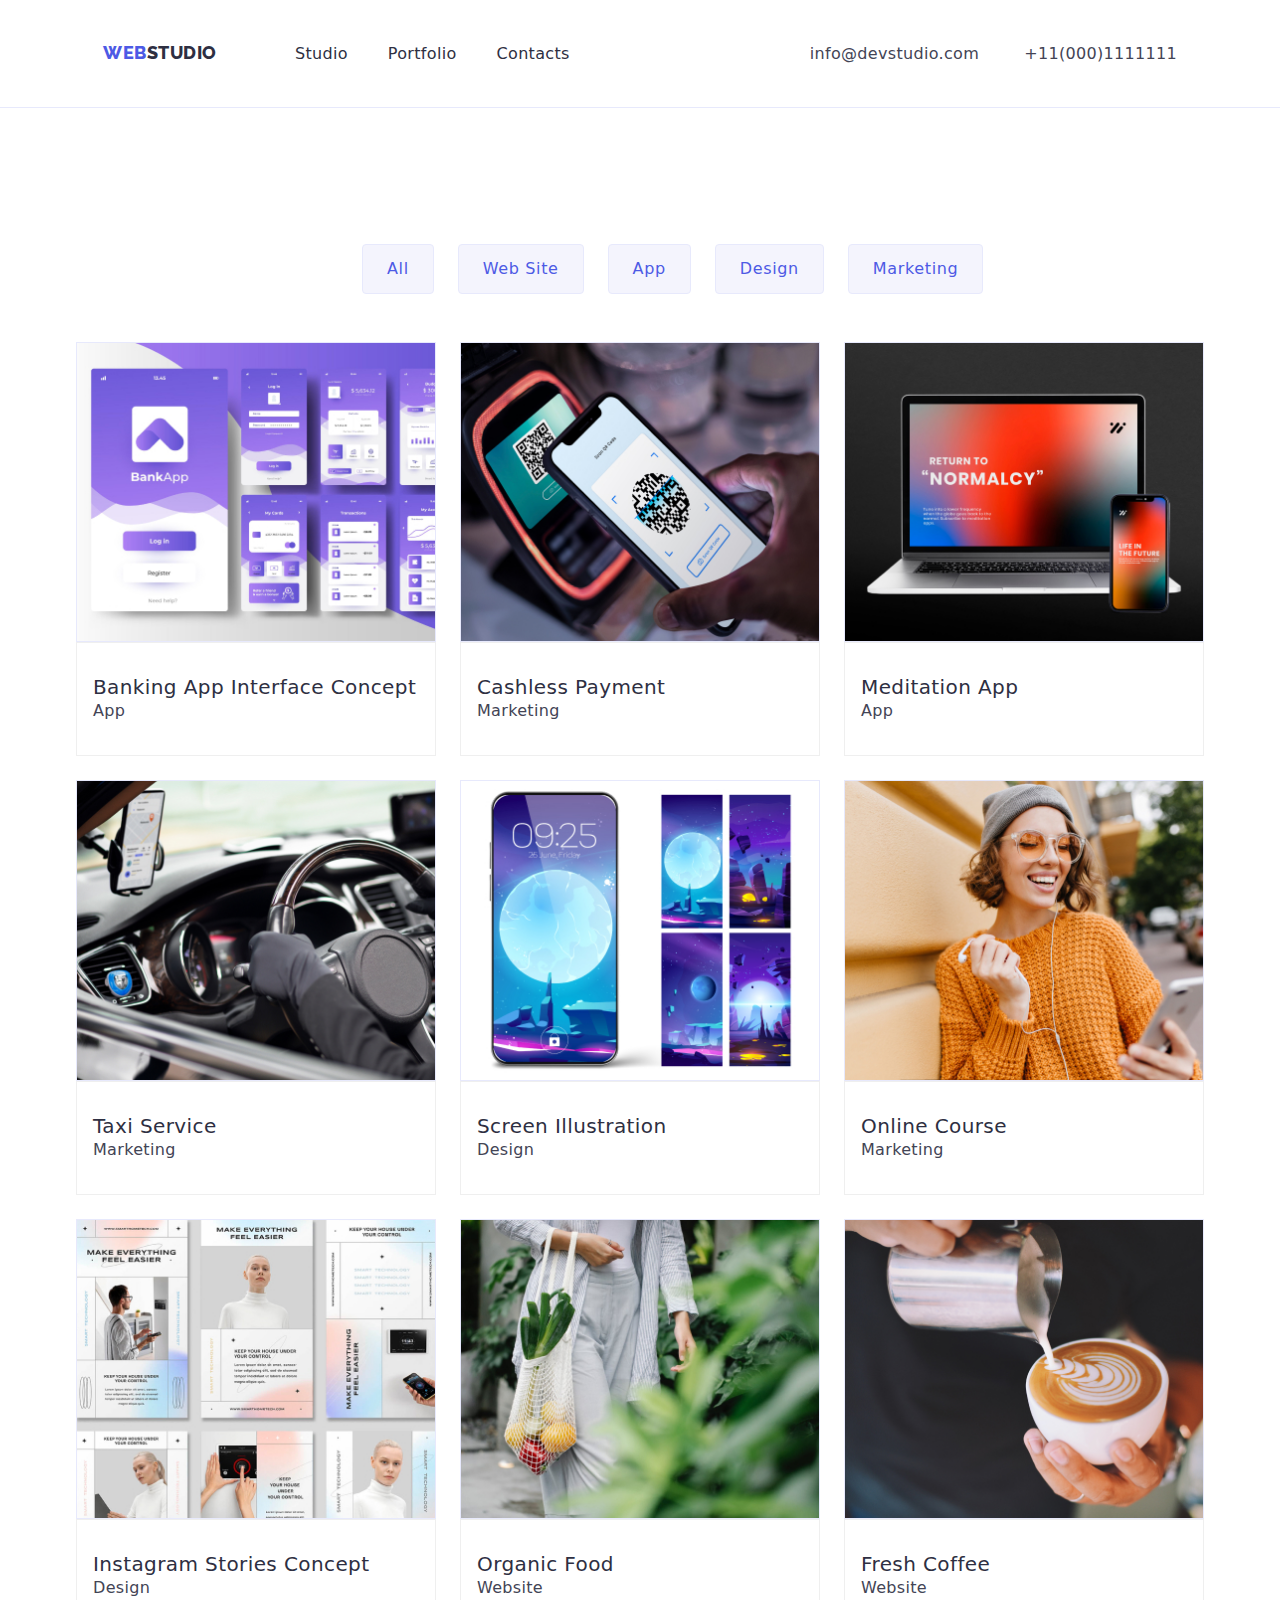
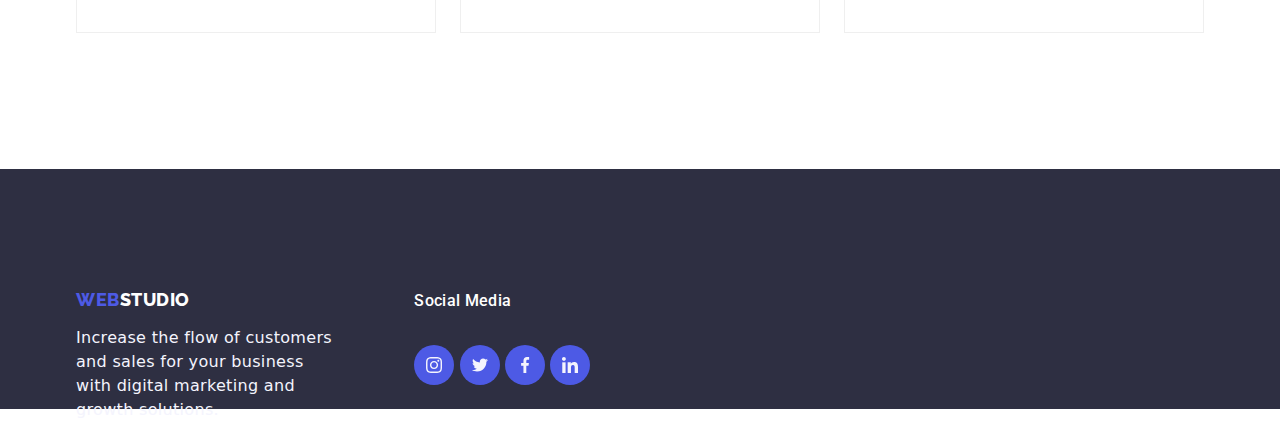
==== portfolio.html @ 9f5e8527 "Initial commit" ====
<!doctype html>
<html lang="en">

<head>
    <meta charset="UTF-8">
    <meta name="viewport" content="width=device-width, initial-scale=1.0">
    <title>Web Studio</title>
    <link rel="stylesheet" href="./css/styles.css">
    <link rel="preconnect" href="https://fonts.googleapis.com">
    <link rel="preconnect" href="https://fonts.gstatic.com" crossorigin>
    <link href="https://fonts.googleapis.com/css2?family=Raleway:wght@800&family=Roboto:wght@400;500;700;900&display=swap"
        rel="stylesheet">
    <link href="https://cdnjs.cloudflare.com/ajax/libs/modern-normalize/1.0.0/modern-normalize.min.css" rel="stylesheet">
</head>

<body>
    <header class="studioheader">
        <div class="section-container">
            <nav class="navheader">
                <a href="index.html" class="navstudio"><span class="web">WEB</span>STUDIO</a>
                <ul class="navul">
                    <li class="list"><a href="index.html" class="aheader">Studio</a></li>
                    <li class="list"><a href="portfolio.html" class="aheader">Portfolio</a></li>
                    <li class="list"><a href="Contacts" class="aheader">Contacts</a></li>
                </ul>
                <address class="headeradd">
                    <a href="mailto:info@devstudio.com" class="addheader">info@devstudio.com</a>
                    <a href="tel:+110001111111" class="addheader">+11(000)1111111</a>
                </address>
            </nav>
        </div>
    </header>
    <main>
        <section class="section">
        <div class="section-button">
            <div class="section-container">
            <ul>
                <li class="list"><button class="port-button" type="button">All</button></li>
                <li class="list"><button class="port-button" type="button">Web Site</button></li>
                <li class="list"><button class="port-button"type="button">App</button></li>
                <li class="list"><button class="port-button" type="button">Design</button></li>
                <li class="list"><button class="port-button" type="button">Marketing</button></li>
            </ul>
             </div>
        </div>
            <div class="section-container">
            <ul class="portsection-ul">
                <li class="list">
                    <img src="./images/banking.jpg" alt="Bank App Image" width="360" height="300">
                    <div class="portcontent">
                    <h3>Banking App Interface Concept</h3>
                    <p>App</p>
                    </div>
                </li>
                <li class="list">
                    <img src="./images/Project2.jpg" alt="QR code scanning" width="360" height="300">
                    <div class="portcontent">
                    <h3>Cashless Payment</h3>
                    <p>Marketing</p>
                    </div>
                </li>
                <li class="list">
                    <img src="./images/Project3.jpg" alt="Laptop and Cellphone Image" width="360" height="300">
                    <div class="portcontent">
                    <h3>Meditation App</h3>
                    <p>App</p>
                    </div>
                </li>
                <li class="list">
                    <img src="./images/imgdriving.jpg" alt="Driving" width="360" height="300">
                    <div class="portcontent">
                    <h3>Taxi Service</h3>
                    <p>Marketing</p>
                    </div>
                </li>
                <li class="list">
                    <img src="./images/imgscreenphone.jpg" alt="Cellphone Screen" width="360" height="300">
                    <div class="portcontent">
                    <h3>Screen Illustration</h3>
                    <p>Design</p>
                    </div>
                </li>
                <li class="list">
                    <img src="./images/imggirl.jpg" alt="Girl with Cellphone" width="360" height="300">
                    <div class="portcontent">
                    <h3>Online Course</h3>
                    <p>Marketing</p>
                    </div>
                </li>
                <li class="list">
                    <img src="./images/imginsta.jpg" alt="Stories and Concepts" width="360" height="300">
                    <div class="portcontent">
                    <h3>Instagram Stories Concept</h3>
                    <p>Design</p>
                    </div>
                </li>
                <li class="list">
                    <img src="./images/imgorganic.jpg" alt="Girl with Fruits" width="360" height="300">
                    <div class="portcontent">
                    <h3>Organic Food</h3>
                    <p>Website</p>
                    </div>
                </li>
                <li class="list">
                    <img src="./images/imgcoffee.jpg" alt="coffee" width="360" height="300">
                    <div class="portcontent">
                    <h3>Fresh Coffee</h3>
                    <p>Website</p>
                    </div>
                </li>
            </ul>
            </div>
        </section>

    </main>

        <footer class="mainfoot">
            <div class="section-container">
                <div class="footer">
                    <a href="index.html" class="footstudio"><span class="web">WEB</span>STUDIO</a>
                    <p>Increase the flow of customers and sales for your business with digital marketing and growth solutions.
                    </p>
                </div>
                <div class="footlink">
                    <h3>Social Media</h3>
                    <ul class="sociallink">
                        <li class="list"><a href="#" class="teamlinks"><img src="images/icons/instagram 2.svg"
                                    alt="instagram"></a></li>
                        <li class="list"><a href="#" class="teamlinks"><img src="images/icons/twitter 1.svg" alt="twitter"></a>
                        </li>
                        <li class="list"><a href="#" class="teamlinks"><img src="images/icons/facebook 1.svg"
                                    alt="facebook"></a></li>
                        <li class="list"><a href="#" class="teamlinks"><img src="images/icons/linkedin 1.svg"
                                    alt="linkedin"></a></li>
                    </ul>
                </div>
            </div>
        </footer>
</body>

</html>
---- css/styles.css ----
:root{
    --cornflower: #E7E9FC;
    --slate: #434455;
    --cloud: #F4f4fd;
    --iris: #4D5AE5;
    --bgnavyblue: #2e2f42;
    --colorwhite: #fff;
    --lightslate: #8E8F99;
    --ocean: #404BBF;
    --green: #31D0AA;
}
/* styles for resetting the top padding of elements */
h1,
h2,
h3,
h4,
h5,
h6,
p {
    margin: 0px;
}

.list {
    list-style: none;
    padding-left: 0;
    margin: 0;
}

.navstudio,
.web,
.aheader,
.addheader,
.footstudio {
    text-decoration: none;
}

img {
    display: block;
    max-width: 100%;
    height: auto;
}

address {
    font-style: inherit;
}


body { 
    font-family: 'Roboto', sans-serif;
    font-size: 16px;
    font-weight: 400;
    background-color: var(--primarybg,#FFF);
    color:var(--maincolor, #2e2f42);
}
h3{
    color: var(--maincolor);
    font-size: 20px;
    font-weight: 500;
    line-height: 1.2em;
    letter-spacing: 0.4px;
}
p{
    color: var(--slate);
    font-size: inherit;
    font-weight: inherit;
    line-height: 1.5em;
    letter-spacing: 0.32px;
}

.navstudio{
    color: var(--maincolor);
    width: 44px;
    font-family: 'Raleway';
    font-size: 18px;
    font-weight: 800;
    line-height: 1.16em;
    letter-spacing: 0.54px;
    text-transform: uppercase;
    padding-right: 76px;
    
   
}
.navheader .web {
    color: var(--iris);
   
}

.navheader .aheader {
    color: var(--maincolor);
    font-size: inherit;
    line-height: 1.5em;
    letter-spacing: 0.32px;
    font-weight: 500;
    font-weight: 500;
}


.addheader{
    color: var(--slate);
    font-size: inherit;
    line-height: 1.5em;
    letter-spacing: 0.32px;
    font-weight: 500;
    margin-left: 40px;
}

.studioheader {
    border-bottom: 1px solid var(--cornflower);   
}

.navheader {
    display: flex;
    justify-content: center;
    align-items: center;
    flex-shrink: 0;
    padding: 25.5px 0px;
    
  
}
.navul{
    display: flex;
    margin-right: 200px;
    margin-left: 76px;
    padding: 0px;
   
  
}
.navul .list{
    font-weight: 500;
    padding-left: 40px;
      
}


.aheader:hover,
.aheader:focus {
    color: var(--iris);   
}

.addheader:hover,
.addheader:focus{
    color: var(--iris);   
}

.navstudio:hover,
.navstudio:focus{
    color: var(--iris) ;
}
.section-container{
    width: 1158px;
    padding: 0px 15px;
    /* background-color: pink; */
    margin-left: auto;
    margin-right: auto;
}
.section {
    padding-top: 120px;
    padding-bottom: 120px;
}

/* Main hero section */
.studiohero {

margin:0 auto;
background-color: var(--bgnavyblue);
background-image:linear-gradient(rgba(45, 47, 66, 0.7), rgba(46, 47, 66, 0.7)), url("../images/herosection1.jpg");
max-width: 1440px;
background-size: cover;
background-position: center;
justify-content: center;
background-repeat: no-repeat;
padding-top: 188px;
padding-bottom: 188px;



}
.studiohero h1 {
    margin: 0px;
    display: block;
     width: 496px;
    color: var(--colorwhite);
    text-align: center;
    font-size: 56px;
    line-height: 1.07em;
    font-weight: 700;
    gap: 10px;
    letter-spacing: 1.12px;
    margin: 0px 331px 48px 331px ;
  
}
   
.studiohero .herobutton{
    display: block;
    align-items: center;
    font-family: inherit;
    width: 169px;
    padding: 16px 32px;
    gap: 10px;
    border-radius: 4px;
    background: var(--iris);
    box-shadow: 0px 4px 4px 0px rgba(0, 0, 0, 0.15);
    margin: 0px 495px 0px 496px;
    /* button text */
    color: var(--cloud);
    font-size: 16px;
    line-height: 1.5em;
    font-weight: 500;
}
.studiohero .herobutton:active,
.studiohero .herobutton:hover{
    border-radius: 4px;
    background-color: var(--ocean);
    box-shadow: 0px 3px 1px rgba(0, 0, 0, 0.1), 0px 2px 1px rgba(0, 0, 0, 0.88), 0px 2px 2px rgba(0, 0, 0, 0.12);
    cursor: pointer;
    transition: 0.5s;
    color: var(--colorwhite);  
}
.studiohero .herobutton:focus {
    background-color:var(--ocean);
    color: var(--colorwhite);
}

/* section 2 */



.studiofeature-ul{
    display: flex;
    flex-wrap: wrap;
    gap: 24px;
    padding: 0;
}

.studiofeature-ul .list{
    flex-basis: calc((100%-72px)/3);
}  

.studiofeature-ul .list img{
    align-items: center;
    justify-content: center;
    width: 264px;
    height: 112px;
    background-color: var(--cloud);
    padding-top: 24px;
    padding-bottom: 24px;
    margin-bottom: 8px;
    

}

.studiofeature-ul h3{
    width: 264px;
    margin-bottom: 8px;
   
}

.studiofeature-ul p{
    width: 264px;
   
}
/* main 3rd section */


.sectionstudio .section {
    padding-top: 0px;
}
.sectionstudio h2{
    text-align: center;
    font-size: 36px;
    font-style: normal;
    font-weight: 700;
    line-height: 1.11em;
    letter-spacing: 0.72px;
    text-transform: capitalize;
    margin-bottom: 72px;
}

.studioimage-ul {
    display: flex;
    flex-wrap: wrap;
    gap: 24px;
    padding: 0;

}

.studioimage-ul .list img{
    border: 1px solid var(--cornflower);
    background: url(<path-to-image>), lightgray -72.845px -19px / 144.444% 112.667% no-repeat;
    flex-basis: calc((100%-48px)/2);
    box-shadow: 1px 0px 10px 1px lightgray;
}


.studioimage-ul .list:hover{
    box-shadow: 1px 1px 5px 3px var(--ocean);
    cursor: pointer;
    cursor: pointer;
    transition: 0.5s;
}


/* main 4rth section */

.studioteam {
   
    background: var(--cloud);
    padding-bottom: 0px;
   

}

.studioteam h2 {
    text-align: center;
    font-size: 36px;
    font-style: normal;
    font-weight: 700;
    line-height: 1.11em;
    letter-spacing: 0.72px;
    text-transform: capitalize;
    margin-bottom: 72px;
   
}

.studioteam-ul  {
    display: flex;
    flex-wrap:wrap;
    gap: 24px;
    padding: 0;

}

.studioteam- ul .list img{
    flex-basis: calc((100%-72px)/3);
    border-radius: 0px 0px 4px 4px;
    background: var(--colorwhite);
    box-shadow: 0px 2px 1px 0px rgba(46, 47, 66, 0.08), 0px 1px 1px 0px rgba(46, 47, 66, 0.16), 0px 1px 6px 0px rgba(46, 47, 66, 0.08);
}

.teamcontent{
    background-color: var(--primarybg);
    padding: 32px 16px;
    /* border-top: 0;
    border: 1px solid #eeee; */
    text-align: center;
}
.teamcontent h3{
    margin-bottom: 8px;
}




.studioteam-ul .list:hover{
    box-shadow: 1px 1px 5px 3px var(--ocean);
    cursor: pointer;
    transition: 0.5s;
}



/* links SVG */

.teamlink{
    list-style: none;
    display: flex;
    align-items: center;
    justify-content: center;
    column-gap: 24px;
    padding: 0;
}
.teamlinks{
    display: flex;
    align-items: center;
    justify-content: center;
    width: 40px;
    height: 40px;
    background-color:var(--iris) ;
    border-radius: 20px;
    margin-top: 8px;
}

.teamlinks:active,
.teamlinks:hover {

    background-color: var(--ocean);
    cursor: pointer;
    transition: 0.5s;
    
}

.teamlinks:focus {
    background-color: var(--ocean);

}

/* custumer Section */

.clientsection h2{
    color: var(--NAVY-BLUE, #2E2F42);
    text-align: center;
        /* Header 2 */
    font-family: inherit;
    font-size: 36px;
    font-style: normal;
    font-weight: 700;
    line-height: 40px;
        /* 111.111% */
    letter-spacing: 0.72px;
    text-transform: capitalize;
    margin-bottom: 72px;
}

.clientsection-ul {
    display: flex;
    flex-wrap: wrap;
    margin-left: 156px;
    gap: 24px;
    padding: 0;

}

.clientsection-ul .list svg {
    flex-basis: calc((100%-120px)/5);
    width: 104px;
    height: 56px;
    align-items: center ;
    justify-content: center;
    border-radius: 4px;
    border: 1px solid var(--LIGHT-SLATE, #8E8F99);
}

.clientsection-ul .list svg:hover{
    border-radius: 4px;
    border: 2px solid var(--ocean);
    cursor: pointer;
    transition: 0.5s;
}

.clientsection-ul .list:active,
.clientsection-ul .list:hover         
{
    fill: var(--ocean);   
}
.clientsection-ul .list:focus{
    fill: var(--ocean)
}

.mainfoot {
   
 
    background: var(--bgnavyblue);
    padding-top: 120px;
    padding-bottom: 120px;
   

}

.mainfoot .web {
    width: 44px;
    color: var(--iris);
    font-family: Raleway;
    font-size: 18px;
    font-weight: 800;
    line-height: 1.17em;
    letter-spacing: 0.54px;
    text-transform: uppercase;
    
}

.mainfoot .footstudio {
    color: var(--colorwhite);
    width: 71px;
    font-family: 'Raleway';
    font-size: 18px;
    font-weight: 800;
    line-height: 1.17em;
    letter-spacing: 0.54px;
    text-transform: uppercase;
    padding-right: 76px;
    display: flex;
    height: 21px;
  
}
.footer{
   width: 30%;
    float: left;
}
.footlink{
    width: 70%;
    float: right;

}
.mainfoot p {
    color: var(--cloud);
    width: 264px;
    margin-top: 16px;
}

.footlink h3{
    color: var(--WHITE, #FFF);
        /* Body Medium */
        font-family: 'Roboto';
        font-size: 16px;
        font-style: normal;
        font-weight: 500;
        line-height: 24px;
        /* 150% */
        letter-spacing: 0.32px;      
}

.sociallink{
    padding: 0;
  
}
.sociallink .list{
    display: inline-flex;
    align-items: flex-start;
    gap: 16px;
}

.sociallink .list .teamlinks{
    margin-top: 16px;
}

.footstudio:focus,
.footstudio:hover{
    color: var(--iris);
}
.sociallink .teamlinks:active,
.sociallink .teamlinks:hover{

    background-color: var(--green);
    cursor: pointer;
    transition: 0.5s;
}

.sociallink .teamlinks:focus{
    background-color: var(--green);
}
  

.footlink h3:hover{
    color: var(--iris);
}




/* PORTFILIO CSS */

/* button section portfolio */

.section-button{
    margin-bottom: 48px;
}
.section-button ul {
    display: flex;
    align-items: flex-start;
    gap: 24px;
    margin-left: 286px;
    list-style-type: none;
    padding: 0px;
   

}

.port-button {
    color: var(--iris);
    text-align: center;
    display: flex;
    font-family: inherit;
    padding: 12px 24px;
    border-radius: 4px;
    border: 1px solid var(--cornflower);
    background: var(--cloud);
    font-size: inherit;
    font-weight: inherit;

    /* Button Text */
    font-size: 16px;
    font-style: normal;
    font-weight: 500;
    line-height: 1.5em;
    letter-spacing: 0.64px;
   
}


.port-button:hover,
.port-button:focus {
    background-color: var(--iris);
    cursor: pointer;
    color: var(--colorwhite);
    box-shadow: 0px 3px 1px  rgba(0, 0, 0, 0.1), 0px 2px 1px rgba(0, 0, 0, 0.88), 0px 2px 2px rgba(0, 0, 0, 0.12);
}



/*  main section Portfolio */

.portsection-ul{
    display: flex;
    flex-wrap: wrap;
    gap: 24px;
    padding: 0;

}
.portsection-ul .list img {
    flex-basis: calc((100%-192px)/8);
    border: 1px solid var(--cornflower);
    background: var(--colorwhite);
    
}


.portcontent{
    background-color: var(--primarybg);
    padding: 32px 16px;
    border-top: 0;
    border: 1px solid #eeee;
}

.portsection-ul .list:hover {

    cursor: pointer;
    transition: 0.5s;
    box-shadow: 2px 3px 1px 2px rgba(0, 0, 0, 0.1), 2px 2px 1px 2px rgba(0, 0, 0, 0.88), 2px 2px 2px 2px rgba(0, 0, 0, 0.12);
}
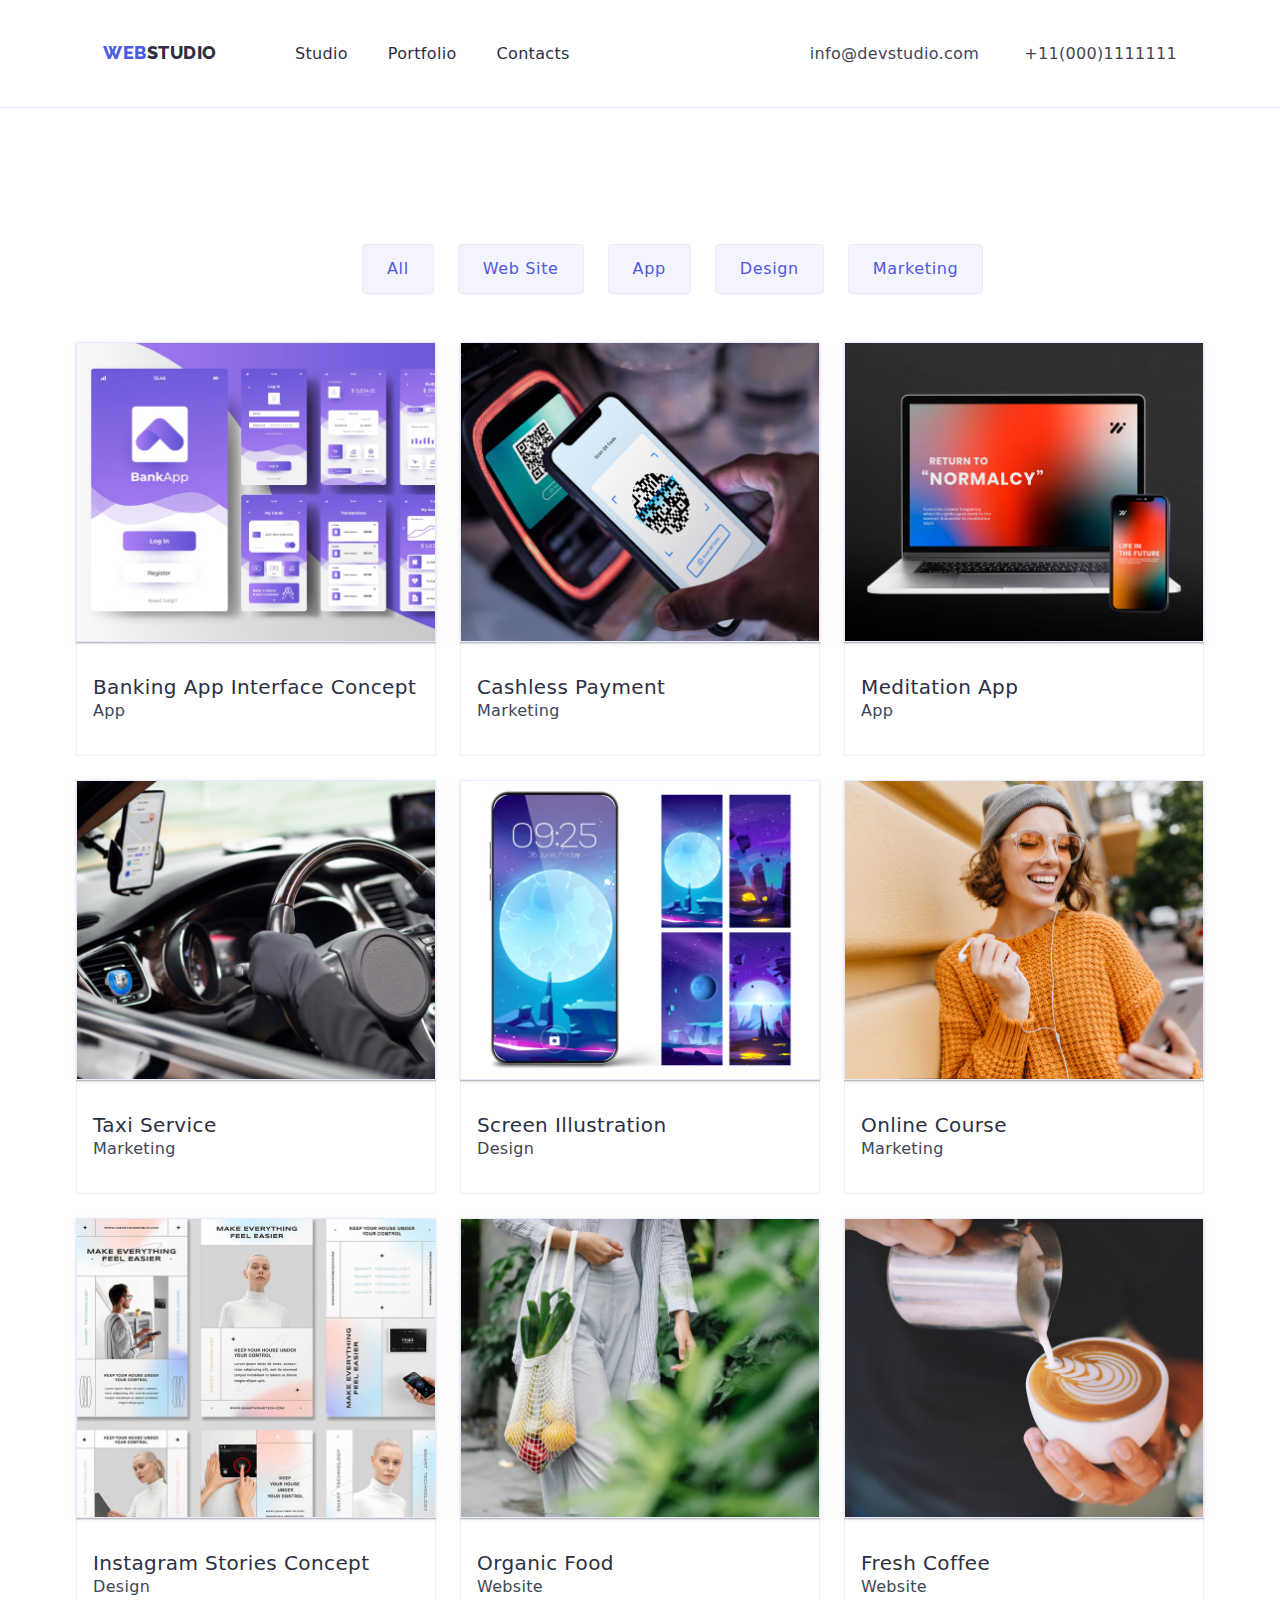
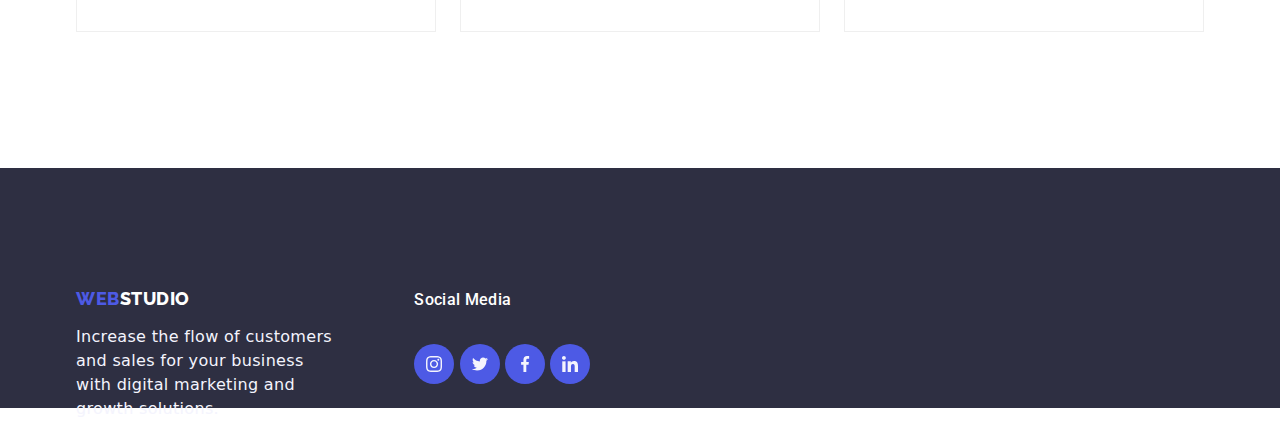
==== commit 6d3b0c6b: "modal and portfolio styling" ====
--- a/portfolio.html
+++ b/portfolio.html
@@ -45,64 +45,127 @@
         </div>
             <div class="section-container">
             <ul class="portsection-ul">
-                <li class="list">
-                    <img src="./images/banking.jpg" alt="Bank App Image" width="360" height="300">
+                <li class="portlist">
+                    <figure class="portfoliolist">
+                        <img src="./images/banking.jpg" alt="Bank App Image">
+                    <figcaption>
+                        14 Stylish and User-Friendly App Design Concepts · Task Manager App · Calorie Tracker App · Exotic Fruit Ecommerce App ·
+                        Cloud Storage App
+                    </figcaption>
+                    </figure>
                     <div class="portcontent">
                     <h3>Banking App Interface Concept</h3>
                     <p>App</p>
                     </div>
                 </li>
-                <li class="list">
-                    <img src="./images/Project2.jpg" alt="QR code scanning" width="360" height="300">
+                <li class="portlist">
+                    <figure class="portfoliolist">
+                        <img src="./images/Project2.jpg" alt="QR code scanning">
+                    <figcaption>
+                            14 Stylish and User-Friendly App Design Concepts · Task Manager App · Calorie Tracker App · Exotic Fruit Ecommerce
+                            App ·
+                            Cloud Storage App
+                    </figcaption>
+                </figure>
                     <div class="portcontent">
                     <h3>Cashless Payment</h3>
                     <p>Marketing</p>
-                    </div>
-                </li>
-                <li class="list">
-                    <img src="./images/Project3.jpg" alt="Laptop and Cellphone Image" width="360" height="300">
+
+                    </div>
+                </li>
+                <li class="portlist">
+                    <figure class="portfoliolist">
+                        <img src="./images/Project3.jpg" alt="Laptop and Cellphone Image">
+                        <figcaption>
+                            14 Stylish and User-Friendly App Design Concepts · Task Manager App · Calorie Tracker App · Exotic Fruit Ecommerce
+                            App ·
+                            Cloud Storage App
+                        </figcaption>
+                    </figure>
                     <div class="portcontent">
                     <h3>Meditation App</h3>
                     <p>App</p>
                     </div>
                 </li>
-                <li class="list">
-                    <img src="./images/imgdriving.jpg" alt="Driving" width="360" height="300">
+                <li class="portlist">
+                    <figure class="portfoliolist">
+                        <img src="./images/imgdriving.jpg" alt="Driving">
+                         <figcaption>
+                            14 Stylish and User-Friendly App Design Concepts · Task Manager App · Calorie Tracker App · Exotic Fruit Ecommerce
+                            App ·
+                            Cloud Storage App
+                        </figcaption>
+                    </figure>
                     <div class="portcontent">
                     <h3>Taxi Service</h3>
                     <p>Marketing</p>
                     </div>
                 </li>
-                <li class="list">
-                    <img src="./images/imgscreenphone.jpg" alt="Cellphone Screen" width="360" height="300">
+                <li class="portlist">
+                    <figure class="portfoliolist">
+                        <img src="./images/imgscreenphone.jpg" alt="Cellphone Screen">
+                         <figcaption>
+                            14 Stylish and User-Friendly App Design Concepts · Task Manager App · Calorie Tracker App · Exotic Fruit Ecommerce
+                            App ·
+                            Cloud Storage App
+                        </figcaption>
+                    </figure>
                     <div class="portcontent">
                     <h3>Screen Illustration</h3>
                     <p>Design</p>
                     </div>
                 </li>
-                <li class="list">
-                    <img src="./images/imggirl.jpg" alt="Girl with Cellphone" width="360" height="300">
+                <li class="portlist">
+                    <figure class="portfoliolist">
+                        <img src="./images/imggirl.jpg" alt="Girl with Cellphone">
+                         <figcaption>
+                            14 Stylish and User-Friendly App Design Concepts · Task Manager App · Calorie Tracker App · Exotic Fruit Ecommerce
+                            App ·
+                            Cloud Storage App
+                        </figcaption>
+                    </figure>
                     <div class="portcontent">
                     <h3>Online Course</h3>
                     <p>Marketing</p>
                     </div>
                 </li>
-                <li class="list">
-                    <img src="./images/imginsta.jpg" alt="Stories and Concepts" width="360" height="300">
+                <li class="portlist">
+                    <figure class="portfoliolist">
+                        <img src="./images/imginsta.jpg" alt="Stories and Concepts">
+                         <figcaption>
+                            14 Stylish and User-Friendly App Design Concepts · Task Manager App · Calorie Tracker App · Exotic Fruit Ecommerce
+                            App ·
+                            Cloud Storage App
+                        </figcaption>
+                    </figure>
                     <div class="portcontent">
                     <h3>Instagram Stories Concept</h3>
                     <p>Design</p>
                     </div>
                 </li>
-                <li class="list">
-                    <img src="./images/imgorganic.jpg" alt="Girl with Fruits" width="360" height="300">
+                <li class="portlist">
+                    <figure class="portfoliolist">
+                        <img src="./images/imgorganic.jpg" alt="Girl with Fruits">
+                         <figcaption>
+                            14 Stylish and User-Friendly App Design Concepts · Task Manager App · Calorie Tracker App · Exotic Fruit Ecommerce
+                            App ·
+                            Cloud Storage App
+                        </figcaption>
+                    </figure>
                     <div class="portcontent">
                     <h3>Organic Food</h3>
                     <p>Website</p>
                     </div>
                 </li>
-                <li class="list">
-                    <img src="./images/imgcoffee.jpg" alt="coffee" width="360" height="300">
+                <li class="portlist">
+                    <figure class="portfoliolist">
+                        <img src="./images/imgcoffee.jpg" alt="coffee">
+                         <figcaption>
+                            14 Stylish and User-Friendly App Design Concepts · Task Manager App · Calorie Tracker App · Exotic Fruit Ecommerce
+                            App ·
+                            Cloud Storage App
+                        </figcaption>
+                    </figure>
                     <div class="portcontent">
                     <h3>Fresh Coffee</h3>
                     <p>Website</p>
--- a/css/styles.css
+++ b/css/styles.css
@@ -8,6 +8,9 @@
     --lightslate: #8E8F99;
     --ocean: #404BBF;
     --green: #31D0AA;
+    --diary: rgba(252, 252, 252, 1);
+
+    --transition-duration: 0.25s;
 }
 /* styles for resetting the top padding of elements */
 h1,
@@ -20,7 +23,11 @@
     margin: 0px;
 }
 
-.list {
+figure{
+    margin: 0;
+}
+.list,
+.portlist {
     list-style: none;
     padding-left: 0;
     margin: 0;
@@ -213,7 +220,7 @@
     background-color: var(--ocean);
     box-shadow: 0px 3px 1px rgba(0, 0, 0, 0.1), 0px 2px 1px rgba(0, 0, 0, 0.88), 0px 2px 2px rgba(0, 0, 0, 0.12);
     cursor: pointer;
-    transition: 0.5s;
+    transition: var(--transition-duration);
     color: var(--colorwhite);  
 }
 .studiohero .herobutton:focus {
@@ -296,7 +303,7 @@
     box-shadow: 1px 1px 5px 3px var(--ocean);
     cursor: pointer;
     cursor: pointer;
-    transition: 0.5s;
+    transition: var(--transition-duration);
 }
 
 
@@ -354,7 +361,7 @@
 .studioteam-ul .list:hover{
     box-shadow: 1px 1px 5px 3px var(--ocean);
     cursor: pointer;
-    transition: 0.5s;
+    transition: var(--transition-duration);
 }
 
 
@@ -385,7 +392,7 @@
 
     background-color: var(--ocean);
     cursor: pointer;
-    transition: 0.5s;
+    transition: var(--transition-duration);
     
 }
 
@@ -434,7 +441,7 @@
     border-radius: 4px;
     border: 2px solid var(--ocean);
     cursor: pointer;
-    transition: 0.5s;
+    transition: var(--transition-duration);
 }
 
 .clientsection-ul .list:active,
@@ -532,7 +539,7 @@
 
     background-color: var(--green);
     cursor: pointer;
-    transition: 0.5s;
+    transition: var(--transition-duration);
 }
 
 .sociallink .teamlinks:focus{
@@ -606,12 +613,56 @@
     padding: 0;
 
 }
-.portsection-ul .list img {
+.portsection-ul .portfoliolist img {
     flex-basis: calc((100%-192px)/8);
     border: 1px solid var(--cornflower);
     background: var(--colorwhite);
     
 }
+.portfoliolist {
+    width: 360px;
+    height: 300px;
+    position: relative;
+    overflow: hidden;
+    box-shadow: 0px 2px 1px 0px rgba(46, 47, 66, 0.08), 0px 1px 1px 0px rgba(46, 47, 66, 0.16), 0px 1px 6px 0px rgba(46, 47, 66, 0.08);
+    transition: box-shadow var(--transition-duration);
+}
+
+.portfoliolist img{
+    display: block;
+    width: 360px;
+    height: 300px;
+    object-fit: cover;
+    object-position: center;
+
+}
+
+.portfoliolist figcaption{
+    position: absolute;
+    width: 100%;
+    height: 100%;
+    top: 0px;
+    left: 0px;
+    background-color: rgba(77, 90, 229, 1);
+    padding: 0px 24px;
+    color: var(--cloud);
+    text-align: left;
+    align-items: center;
+    display: flex;
+    font-family: Roboto;
+    font-size: 16px;
+    font-weight: 400;
+    line-height: 1.5em; 
+    letter-spacing: 0.32px;
+    transition: var(--transition-duration) cubic-bezier(0.4,0,0.2, 1);
+    transform: translateY(100%);
+    will-change: transform;
+}
+.portsection-ul .portlist:hover figcaption{
+    transform: translateY(0);
+}
+
+
 
 
 .portcontent{
@@ -621,13 +672,72 @@
     border: 1px solid #eeee;
 }
 
-.portsection-ul .list:hover {
-
-    cursor: pointer;
-    transition: 0.5s;
-    box-shadow: 2px 3px 1px 2px rgba(0, 0, 0, 0.1), 2px 2px 1px 2px rgba(0, 0, 0, 0.88), 2px 2px 2px 2px rgba(0, 0, 0, 0.12);
+.portsection-ul .portlist:hover {
+
+    cursor: pointer;
+    transition: var(--transition-duration);
+    box-shadow: 1px 2px 1px 1px rgba(0, 0, 0, 0.1), 1px 1px 1px 1px rgba(0, 0, 0, 0.88), 1px 1px 1px 1px rgba(0, 0, 0, 0.12);
 } 
 
-
-
-
+.modal {
+    background-color:rgba(46, 47, 66, 0.4);
+    width: 100%;
+    height: 100%;
+    position: fixed;
+    display: flex;
+    align-items: center;
+    justify-content: center;
+    top: 0px;
+    left: 0px;
+    pointer-events: auto;
+    opacity: 2;
+    transition-property: visibility, opacity,;
+    transition-duration: var(--transition-duration);
+    
+}
+
+.modal.is-hidden {
+    visibility: hidden;
+    opacity: 0;
+    pointer-events: none;
+    
+
+}
+
+.modal.is-hidden .modal-content{
+    transform: translateY(-20px);
+    /* transform: scale(0.5); */
+}
+
+.modal-content{
+    position: relative;
+    width: 528px;
+    height: 580px;
+    border-radius: 4px;
+    background-color: var(--diary);
+    box-shadow: 0px 2px 1px 0px rgba(0, 0, 0, 0.20), 
+                0px 1px 3px 0px rgba(0, 0, 0, 0.12), 
+                0px 1px 1px 0px rgba(0, 0, 0, 0.14);
+    transform: none;
+    transition: transform var(--transition-duration);
+    
+}
+.modal-close {
+    display: flex;
+    align-items: center;
+    justify-content: center;
+    background-color: var(--colorwhite);
+    border: 0px;
+    border-radius: 50px;
+    width: 30px;
+    height: 30px;
+    position: absolute;
+    left: 100%;
+    top:0px;
+    cursor:pointer;
+}
+
+
+
+
+
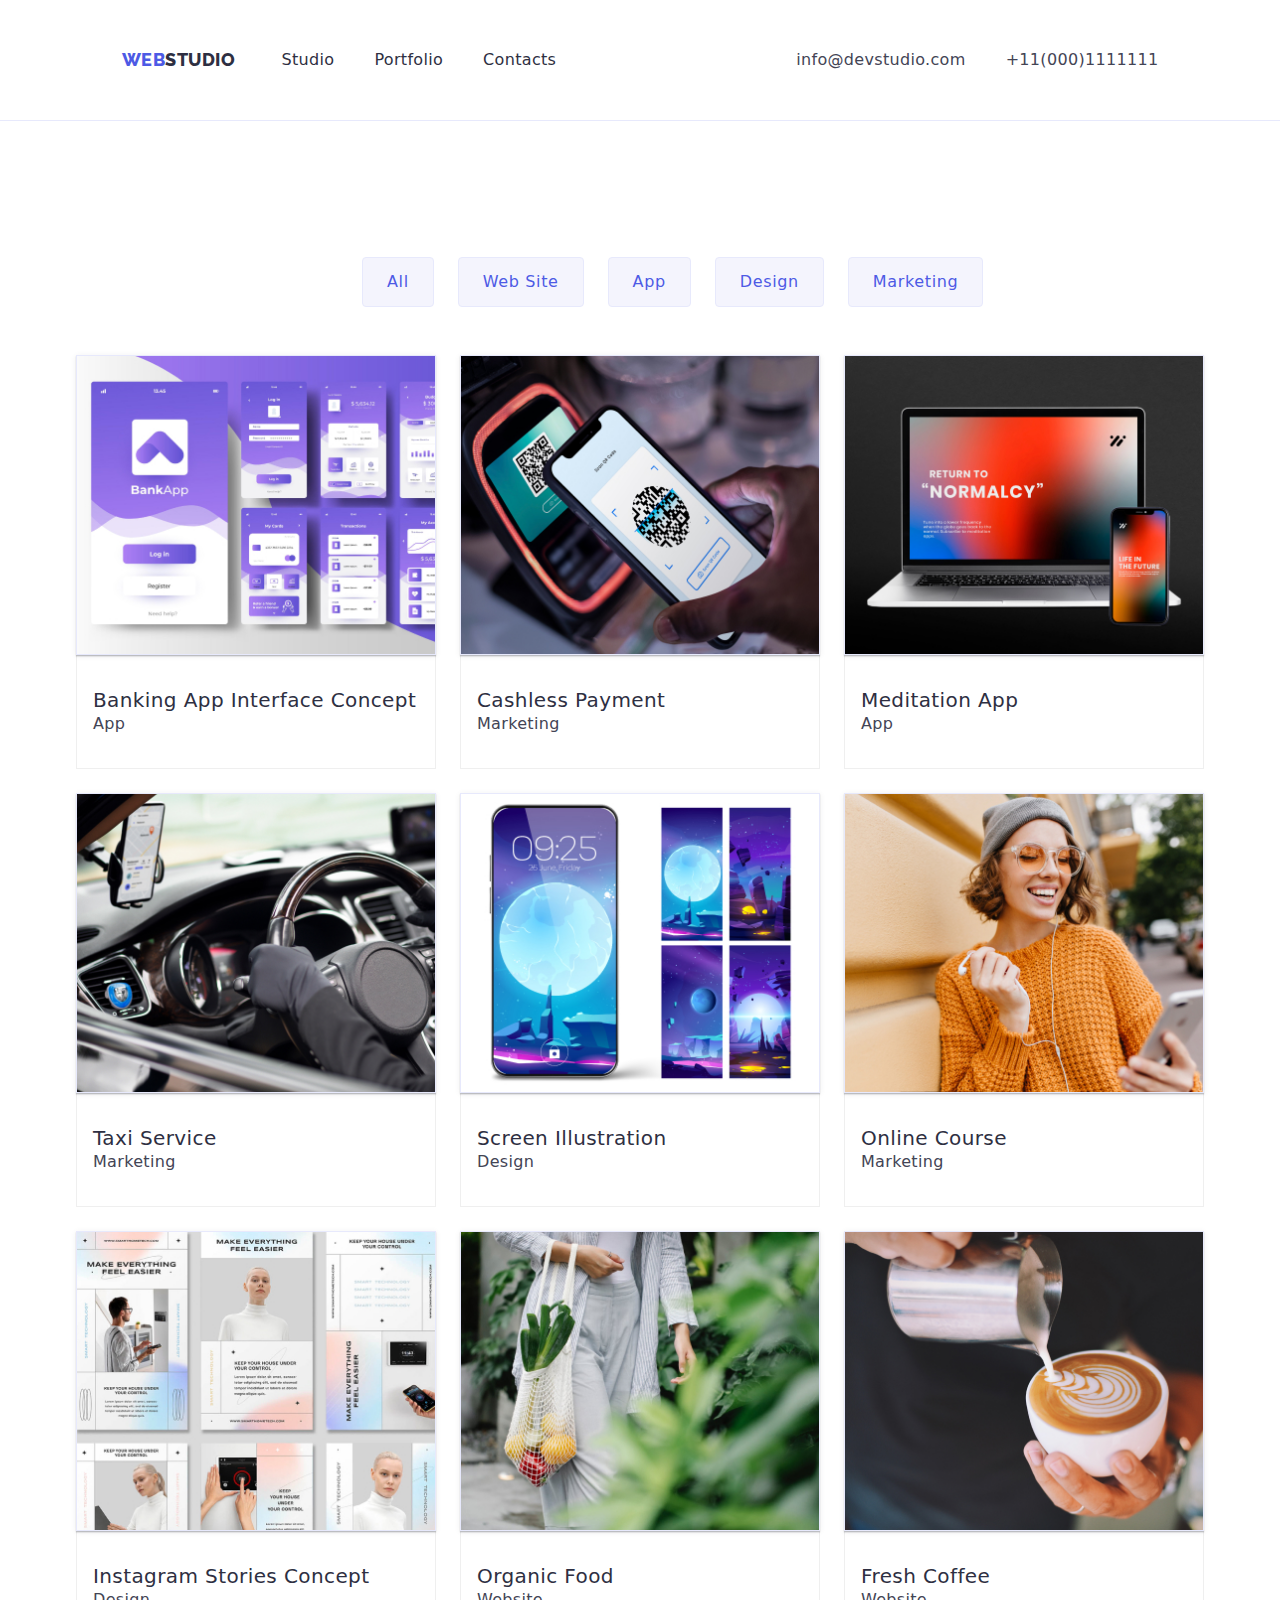
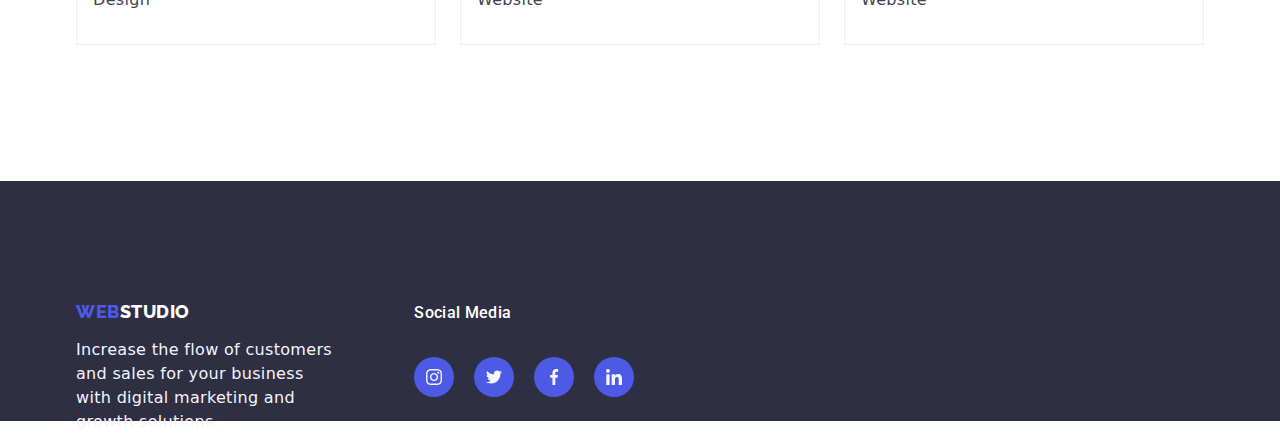
==== commit 268e1a59: "update code and designs" ====
--- a/portfolio.html
+++ b/portfolio.html
@@ -23,9 +23,15 @@
                     <li class="list"><a href="portfolio.html" class="aheader">Portfolio</a></li>
                     <li class="list"><a href="Contacts" class="aheader">Contacts</a></li>
                 </ul>
-                <address class="headeradd">
-                    <a href="mailto:info@devstudio.com" class="addheader">info@devstudio.com</a>
-                    <a href="tel:+110001111111" class="addheader">+11(000)1111111</a>
+                <address class="headeradd address">
+                    <ul class="address-item">
+                        <li class="addresslist">
+                            <a href="mailto:info@devstudio.com" class="addheader">info@devstudio.com</a>
+                        </li>
+                        <li class="addresslist">
+                            <a href="tel:+110001111111" class="addheader">+11(000)1111111</a>
+                        </li>
+                    </ul>
                 </address>
             </nav>
         </div>
--- a/css/styles.css
+++ b/css/styles.css
@@ -10,6 +10,8 @@
     --green: #31D0AA;
     --diary: rgba(252, 252, 252, 1);
 
+
+
     --transition-duration: 0.25s;
 }
 /* styles for resetting the top padding of elements */
@@ -27,7 +29,9 @@
     margin: 0;
 }
 .list,
-.portlist {
+.portlist,
+.clientlist,
+.addresslist{
     list-style: none;
     padding-left: 0;
     margin: 0;
@@ -83,8 +87,8 @@
     line-height: 1.16em;
     letter-spacing: 0.54px;
     text-transform: uppercase;
-    padding-right: 76px;
-    
+    padding: 24px 0;
+    transition: color 250ms cubic-bezier(0.4, 0, 0.2, 1);
    
 }
 .navheader .web {
@@ -99,20 +103,12 @@
     letter-spacing: 0.32px;
     font-weight: 500;
     font-weight: 500;
-}
-
-
-.addheader{
-    color: var(--slate);
-    font-size: inherit;
-    line-height: 1.5em;
-    letter-spacing: 0.32px;
-    font-weight: 500;
-    margin-left: 40px;
+   
 }
 
 .studioheader {
-    border-bottom: 1px solid var(--cornflower);   
+    border-bottom: 1px solid var(--cornflower); 
+     
 }
 
 .navheader {
@@ -120,8 +116,7 @@
     justify-content: center;
     align-items: center;
     flex-shrink: 0;
-    padding: 25.5px 0px;
-    
+    padding: 25.5px 0px;   
   
 }
 .navul{
@@ -129,36 +124,70 @@
     margin-right: 200px;
     margin-left: 76px;
     padding: 0px;
-   
+    transition: color 250ms cubic-bezier(0.4, 0, 0.2, 1);
+  
   
 }
 .navul .list{
     font-weight: 500;
     padding-left: 40px;
-      
-}
+}
+
+.address-item{
+    display: flex;
+    gap: 40px;
+}
+
+.addheader{
+    color: var(--slate);
+    font-size: 16px;
+    line-height: 1.5em;
+    letter-spacing: 0.02em;
+    font-weight: 500;
+    position: relative;
+    transition: color 250ms cubic-bezier(0.4, 0, 0.2, 1),
+}
+
 
 
 .aheader:hover,
 .aheader:focus {
-    color: var(--iris);   
+    color: var(--ocean);   
 }
 
 .addheader:hover,
 .addheader:focus{
-    color: var(--iris);   
-}
-
-.navstudio:hover,
-.navstudio:focus{
-    color: var(--iris) ;
-}
+    color: var(--ocean);
+    transition: width 250ms cubic-bezier(0.4, 0, 0.2, 1)
+}
+
+
+.aheader:hover::after {
+    content: '';
+    display: block;
+    height: 4px;
+    background-color: var(--ocean);
+    position: absolute;
+    left: 0;
+    width: 100%;
+    margin-top: 20px;
+    border: 2px solid var(--ocean);
+    border-radius: 4px;
+    transition: width 250ms cubic-bezier(0.4, 0, 0.2, 1)
+}
+.aheader{
+    position: relative;
+    transition: color 250ms cubic-bezier(0.4, 0, 0.2, 1),
+}
+
+
 .section-container{
     width: 1158px;
     padding: 0px 15px;
     /* background-color: pink; */
     margin-left: auto;
     margin-right: auto;
+    
 }
 .section {
     padding-top: 120px;
@@ -213,6 +242,7 @@
     font-size: 16px;
     line-height: 1.5em;
     font-weight: 500;
+    transition: background-color 250ms cubic-bezier(0.4, 0, 0.2, 1);
 }
 .studiohero .herobutton:active,
 .studiohero .herobutton:hover{
@@ -299,13 +329,6 @@
 }
 
 
-.studioimage-ul .list:hover{
-    box-shadow: 1px 1px 5px 3px var(--ocean);
-    cursor: pointer;
-    cursor: pointer;
-    transition: var(--transition-duration);
-}
-
 
 /* main 4rth section */
 
@@ -356,16 +379,6 @@
 }
 
 
-
-
-.studioteam-ul .list:hover{
-    box-shadow: 1px 1px 5px 3px var(--ocean);
-    cursor: pointer;
-    transition: var(--transition-duration);
-}
-
-
-
 /* links SVG */
 
 .teamlink{
@@ -375,6 +388,7 @@
     justify-content: center;
     column-gap: 24px;
     padding: 0;
+
 }
 .teamlinks{
     display: flex;
@@ -385,6 +399,9 @@
     background-color:var(--iris) ;
     border-radius: 20px;
     margin-top: 8px;
+    transition: background-color 250ms cubic-bezier(0.4, 0, 0.2, 1)
+   
+    
 }
 
 .teamlinks:active,
@@ -420,38 +437,45 @@
 
 .clientsection-ul {
     display: flex;
+    justify-content: center;
     flex-wrap: wrap;
-    margin-left: 156px;
     gap: 24px;
     padding: 0;
 
 }
 
-.clientsection-ul .list svg {
-    flex-basis: calc((100%-120px)/5);
-    width: 104px;
-    height: 56px;
-    align-items: center ;
+.clientlist{
+    width: 168px;
+    height: 88px;
+    display: flex;
     justify-content: center;
+    align-items: center;
+    border: 1px solid var(--lightslate, #8e8f99);
     border-radius: 4px;
-    border: 1px solid var(--LIGHT-SLATE, #8E8F99);
-}
-
-.clientsection-ul .list svg:hover{
-    border-radius: 4px;
-    border: 2px solid var(--ocean);
+    /* padding: 16px 32px; */
+    transition: border 250ms cubic-bezier(0.4, 0, 0.2, 1);
+    }
+    
+
+.clientimg{
+    fill: var(--lightslate);
+    
+}
+
+.clientlist .clientimg:focus,
+.clientlist .clientimg:hover{
+    fill: var(--ocean);
     cursor: pointer;
-    transition: var(--transition-duration);
-}
-
-.clientsection-ul .list:active,
-.clientsection-ul .list:hover         
-{
-    fill: var(--ocean);   
-}
-.clientsection-ul .list:focus{
-    fill: var(--ocean)
-}
+}
+
+.clientlist:focus,
+.clientlist:hover{
+    border: 1px solid var(--ocean);
+    fill: var(--ocean);
+    cursor: pointer;
+    
+}
+
 
 .mainfoot {
    
@@ -487,6 +511,7 @@
     padding-right: 76px;
     display: flex;
     height: 21px;
+    transition: color 250ms cubic-bezier(0.4, 0, 0.2, 1),
   
 }
 .footer{
@@ -496,6 +521,7 @@
 .footlink{
     width: 70%;
     float: right;
+    transition: color 250ms cubic-bezier(0.4, 0, 0.2, 1),
 
 }
 .mainfoot p {
@@ -517,29 +543,34 @@
 }
 
 .sociallink{
+    display: flex;
+    gap: 20px;
     padding: 0;
   
 }
-.sociallink .list{
+
+
+.sociallist {
     display: inline-flex;
-    align-items: flex-start;
     gap: 16px;
+    
+}
+
+.sociallist .teamlinks{
+    transition: background-color 250ms cubic-bezier(0.4, 0, 0.2, 1);
 }
 
 .sociallink .list .teamlinks{
     margin-top: 16px;
 }
 
-.footstudio:focus,
-.footstudio:hover{
-    color: var(--iris);
-}
+
 .sociallink .teamlinks:active,
 .sociallink .teamlinks:hover{
 
     background-color: var(--green);
     cursor: pointer;
-    transition: var(--transition-duration);
+    transition: var(--transition-duration) cubic-bezier(0.4, 0, 0.2, 1);;
 }
 
 .sociallink .teamlinks:focus{
@@ -547,9 +578,6 @@
 }
   
 
-.footlink h3:hover{
-    color: var(--iris);
-}
 
 
 
@@ -583,13 +611,19 @@
     background: var(--cloud);
     font-size: inherit;
     font-weight: inherit;
-
-    /* Button Text */
     font-size: 16px;
     font-style: normal;
     font-weight: 500;
     line-height: 1.5em;
     letter-spacing: 0.64px;
+    transition: color 250ms cubic-bezier(0.4, 0, 0.2, 1),
+                border-radius 250ms cubic-bezier(0.4, 0, 0.2, 1),
+                background-color 250ms cubic-bezier(0.4, 0, 0.2, 1),
+                border 250ms cubic-bezier(0.4, 0, 0.2, 1),
+                box-shadow 250ms cubic-bezier(0.4, 0, 0.2, 1),
+
+
+    
    
 }
 
@@ -690,7 +724,7 @@
     top: 0px;
     left: 0px;
     pointer-events: auto;
-    opacity: 2;
+    opacity: 1;
     transition-property: visibility, opacity,;
     transition-duration: var(--transition-duration);
     
@@ -706,7 +740,7 @@
 
 .modal.is-hidden .modal-content{
     transform: translateY(-20px);
-    /* transform: scale(0.5); */
+
 }
 
 .modal-content{
@@ -732,7 +766,7 @@
     width: 30px;
     height: 30px;
     position: absolute;
-    left: 100%;
+    left: 93%;
     top:0px;
     cursor:pointer;
 }
